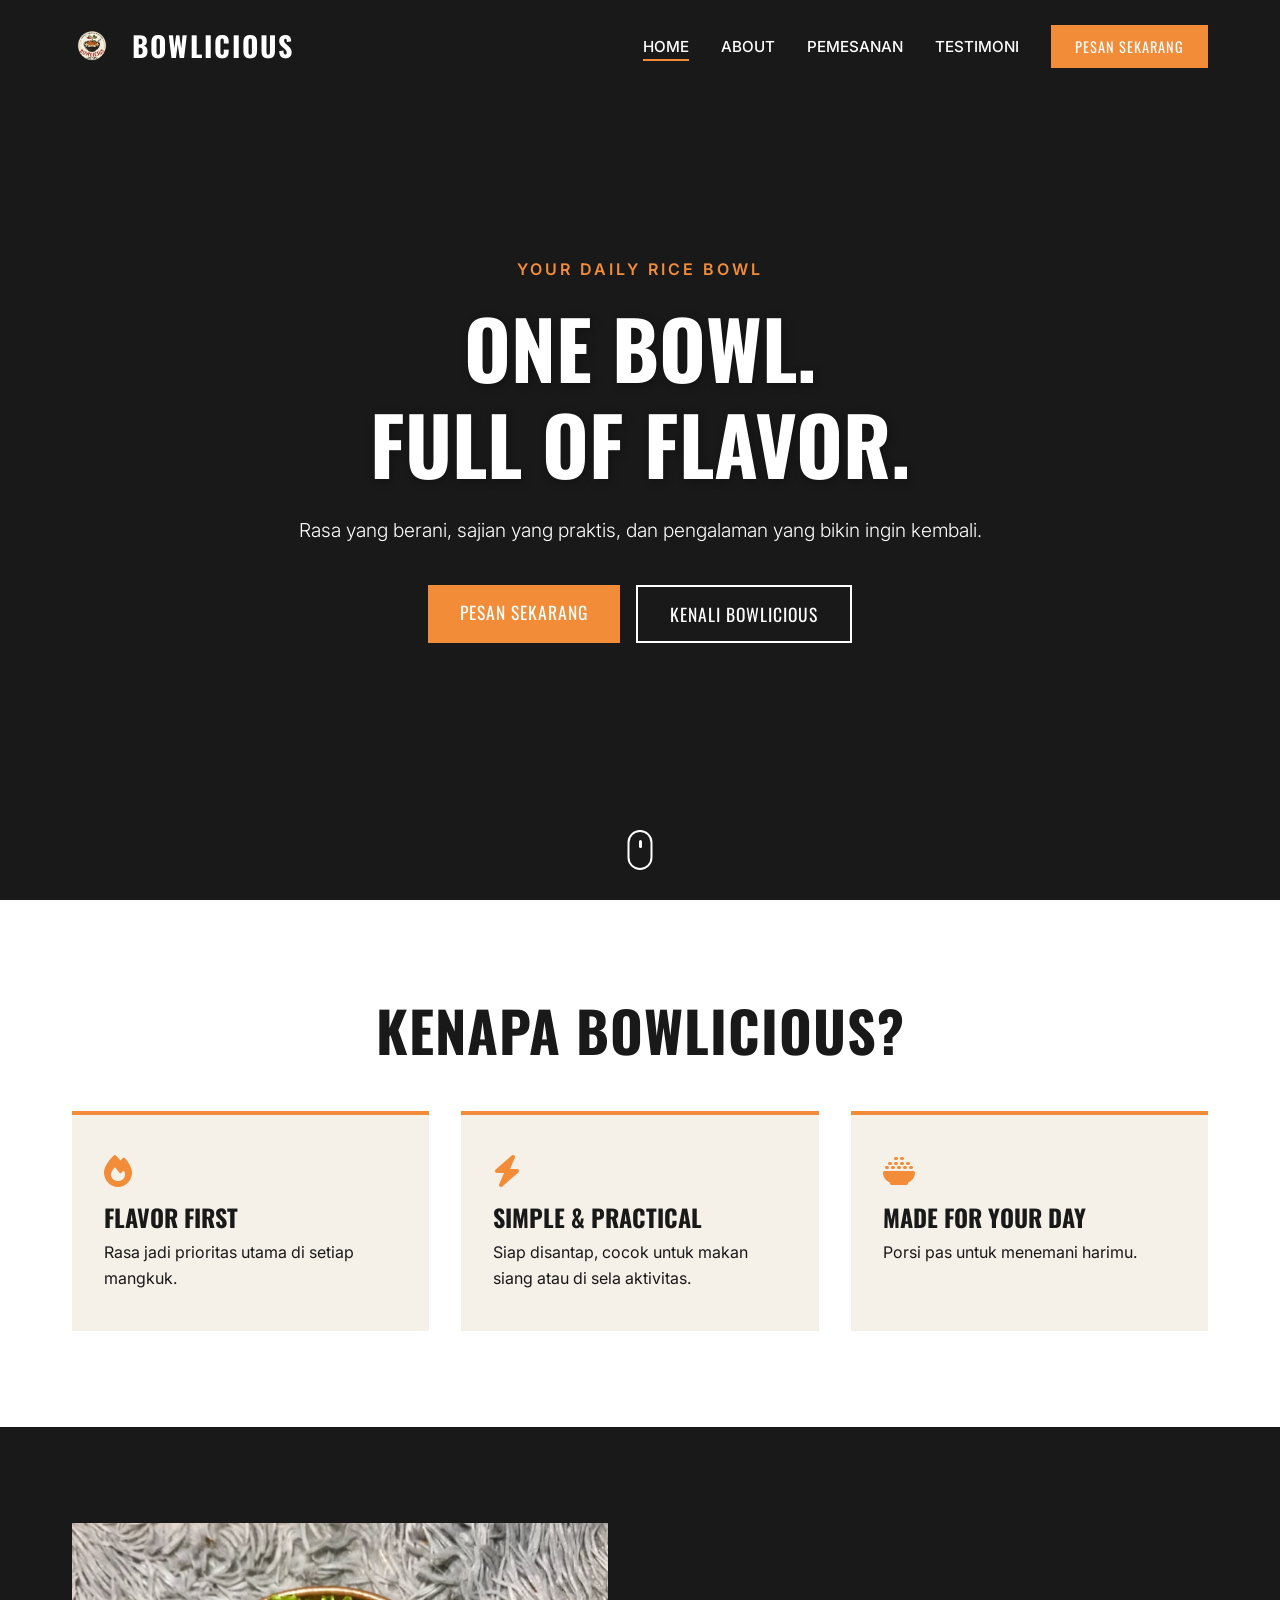
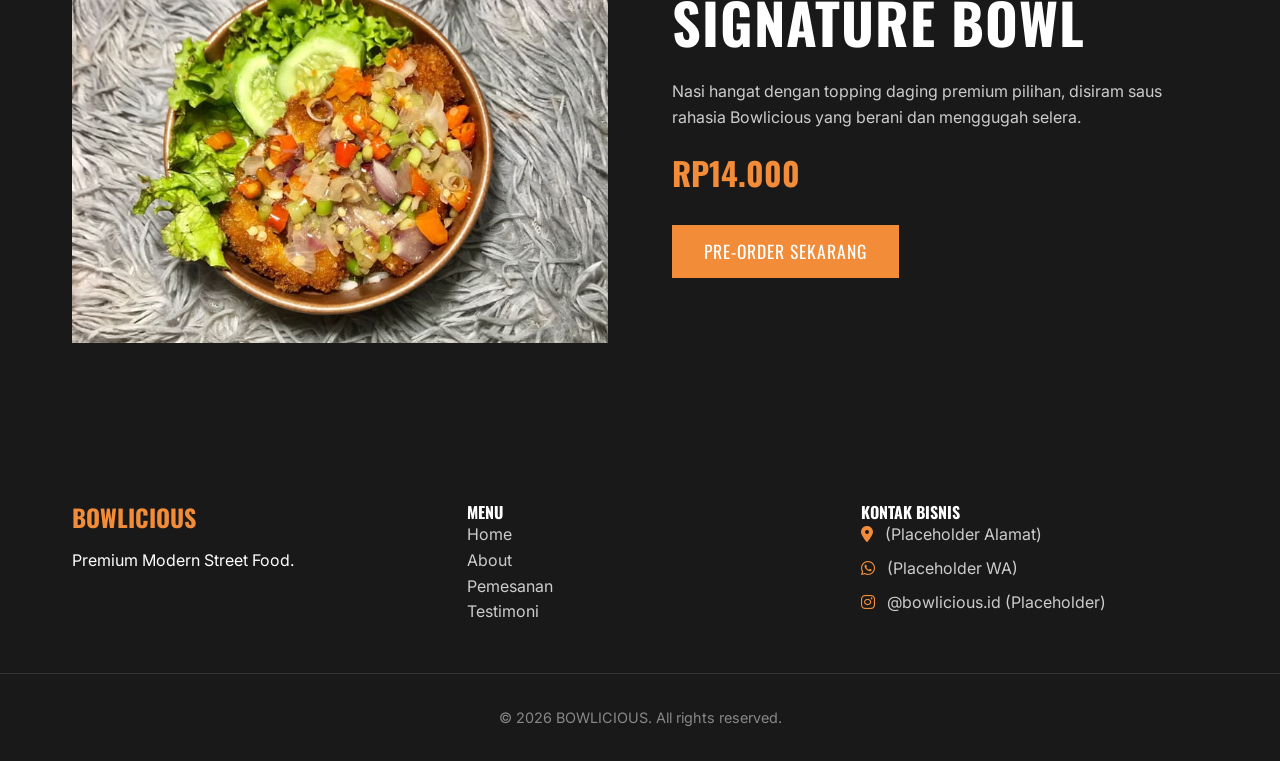
==== index.html @ 73205511 "first commit" ====
<!doctype html>
<html lang="id">
  <head>
    <meta charset="UTF-8" />
    <meta name="viewport" content="width=device-width, initial-scale=1.0" />

<link
      rel="shortcut icon"
      href="foto produk/ChatGPT_Image_Sep_24__2026__08_06_23_PM-removebg-preview.png"
      type="image/x-icon"
    />

    <title>Premium Modern Street Food | BOWLICIOUS</title>
    <link rel="preconnect" href="https://fonts.googleapis.com" />
    <link rel="preconnect" href="https://fonts.gstatic.com" crossorigin />
    <link
      href="https://fonts.googleapis.com/css2?family=Inter:wght@300;400;500;600&family=Oswald:wght@500;700&display=swap"
      rel="stylesheet"
    />
    <link
      rel="stylesheet"
      href="https://cdnjs.cloudflare.com/ajax/libs/font-awesome/6.4.0/css/all.min.css"
    />
    <link rel="stylesheet" href="style.css" />
  </head>
  <body data-page="home">
    <nav id="navbar" class="">
      <div class="nav-container">
        <a href="index.html" class="logo" aria-label="BOWLICIOUS Home">
    <img src="foto produk/logo-bowlicious.png" alt="Logo BOWLICIOUS" style="height: 40px; width: auto; vertical-align: middle; margin-right: 10px;">
    <span>BOWLICIOUS</span>
</a>
        <button
          class="menu-toggle"
          id="mobile-menu"
          aria-label="Buka menu"
          aria-expanded="false"
        >
          <i class="fas fa-bars"></i>
        </button>
        <ul class="nav-menu" id="nav-menu">
          <li><a href="index.html" class="nav-link active">Home</a></li>
          <li><a href="about.html" class="nav-link">About</a></li>
          <li><a href="pemesanan.html" class="nav-link">Pemesanan</a></li>
          <li><a href="testimoni.html" class="nav-link">Testimoni</a></li>
          <li>
            <a href="pemesanan.html" class="btn btn-primary nav-cta"
              >Pesan Sekarang</a
            >
          </li>
        </ul>
      </div>
    </nav>

    <section id="home" class="hero-section">
      <div class="video-container">
        <video
          autoplay
          muted
          loop
          playsinline
          id="hero-video"
          poster="assets/images/hero-poster.jpg"
        >
          <source src="vd/CINEMATIC-B-ROLL-SnapYT.App.mp4" type="video/mp4" />
          Browser Anda tidak mendukung tag video.
        </video>
        <div class="video-overlay"></div>
      </div>
      <div class="hero-content reveal">
        <span class="hero-label">YOUR DAILY RICE BOWL</span>
        <h1 class="hero-title">ONE BOWL.<br />FULL OF FLAVOR.</h1>
        <p class="hero-desc">
          Rasa yang berani, sajian yang praktis, dan pengalaman yang bikin ingin
          kembali.
        </p>
        <div class="hero-buttons">
          <a href="pemesanan.html" class="btn btn-primary">PESAN SEKARANG</a>
          <a href="about.html" class="btn btn-secondary">KENALI BOWLICIOUS</a>
        </div>
      </div>
      <div class="scroll-indicator"><div class="mouse"></div></div>
    </section>

    <section class="intro-section">
      <div class="container">
        <h2 class="section-title dark-text text-center reveal">
          KENAPA BOWLICIOUS?
        </h2>
        <div class="highlight-grid">
          <div class="highlight-card reveal">
            <i class="fas fa-fire"></i>
            <h3>Flavor First</h3>
            <p>Rasa jadi prioritas utama di setiap mangkuk.</p>
          </div>
          <div class="highlight-card reveal delay-1">
            <i class="fas fa-bolt"></i>
            <h3>Simple &amp; Practical</h3>
            <p>
              Siap disantap, cocok untuk makan siang atau di sela aktivitas.
            </p>
          </div>
          <div class="highlight-card reveal delay-2">
            <i class="fas fa-bowl-rice"></i>
            <h3>Made for Your Day</h3>
            <p>Porsi pas untuk menemani harimu.</p>
          </div>
        </div>
      </div>
    </section>

    <section class="featured-section">
      <div class="container featured-grid">
        <img
          src="foto produk/signature-bowl.jpeg"
          alt="Bowlicious Signature Bowl"
          class="featured-img reveal"
        />
        <div class="reveal delay-1">
          <h2 class="section-title">SIGNATURE BOWL</h2>
          <p class="product-desc">
            Nasi hangat dengan topping daging premium pilihan, disiram saus
            rahasia Bowlicious yang berani dan menggugah selera.
          </p>
          <h4 class="product-price">Rp14.000</h4>
          <a href="pemesanan.html" class="btn btn-primary"
            >PRE-ORDER SEKARANG</a
          >
        </div>
      </div>
    </section>

    <footer>
      <div class="container footer-content">
        <div class="footer-brand">
          <h2>BOWLICIOUS</h2>
          <p>Premium Modern Street Food.</p>
        </div>
        <div class="footer-links">
          <h4>Menu</h4>
          <ul>
            <li><a href="index.html">Home</a></li>
            <li><a href="about.html">About</a></li>
            <li><a href="pemesanan.html">Pemesanan</a></li>
            <li><a href="testimoni.html">Testimoni</a></li>
          </ul>
        </div>
        <div class="footer-contact">
          <h4>Kontak Bisnis</h4>
          <p><i class="fas fa-map-marker-alt"></i> (Placeholder Alamat)</p>
          <p><i class="fab fa-whatsapp"></i> (Placeholder WA)</p>
          <p><i class="fab fa-instagram"></i> @bowlicious.id (Placeholder)</p>
        </div>
      </div>
      <div class="footer-bottom">
        <p>
          &copy; <span id="currentYear"></span> BOWLICIOUS. All rights reserved.
        </p>
      </div>
    </footer>

    <script src="script.js"></script>
  </body>
</html>
---- style.css ----
/* ==========================================================================
   CSS VARIABLES & RESET
   ========================================================================== */
:root {
    --color-black: #191919;
    --color-orange: #F28C38;
    --color-cream: #F5F1E8;
    --color-white: #FFFFFF;
    --color-dark-gray: #292929;
    --font-heading: 'Oswald', sans-serif;
    --font-body: 'Inter', sans-serif;
    --transition: all 0.3s ease-in-out;
}

* {
    margin: 0;
    padding: 0;
    box-sizing: border-box;
}

html {
    scroll-behavior: smooth;
}

body {
    font-family: var(--font-body);
    color: var(--color-black);
    background-color: var(--color-white);
    line-height: 1.6;
    overflow-x: hidden;
}

/* ==========================================================================
   TYPOGRAPHY & GLOBAL STYLES
   ========================================================================== */
h1, h2, h3, h4, h5, h6 {
    font-family: var(--font-heading);
    text-transform: uppercase;
    line-height: 1.2;
}

.container {
    max-width: 1200px;
    margin: 0 auto;
    padding: 0 2rem;
}

.section-title {
    font-size: 3.5rem;
    margin-bottom: 1.5rem;
    letter-spacing: 1px;
}

.section-subtitle {
    font-size: 1.2rem;
    color: var(--color-dark-gray);
    margin-bottom: 3rem;
}

.text-center { text-align: center; }

/* Buttons */
.btn {
    display: inline-block;
    padding: 0.8rem 2rem;
    font-family: var(--font-heading);
    font-size: 1.1rem;
    text-decoration: none;
    text-transform: uppercase;
    border: none;
    cursor: pointer;
    transition: var(--transition);
    letter-spacing: 1px;
}

.btn-primary {
    background-color: var(--color-orange);
    color: var(--color-white);
}

.btn-primary:hover {
    background-color: #d9772a;
}

.btn-secondary {
    background-color: transparent;
    color: var(--color-white);
    border: 2px solid var(--color-white);
}

.btn-secondary:hover {
    background-color: var(--color-white);
    color: var(--color-black);
}

.btn-full {
    width: 100%;
    margin-top: 1rem;
}

/* ==========================================================================
   NAVBAR
   ========================================================================== */
#navbar {
    position: fixed;
    top: 0;
    width: 100%;
    z-index: 1000;
    transition: var(--transition);
    padding: 1.5rem 0;
    background: transparent;
}

#navbar.scrolled {
    background: rgba(25, 25, 25, 0.95);
    padding: 1rem 0;
    box-shadow: 0 4px 10px rgba(0,0,0,0.1);
}

.nav-container {
    display: flex;
    justify-content: space-between;
    align-items: center;
    max-width: 1200px;
    margin: 0 auto;
    padding: 0 2rem;
}

.logo {
    font-family: var(--font-heading);
    font-size: 1.8rem;
    font-weight: 700;
    color: var(--color-white);
    text-decoration: none;
    letter-spacing: 2px;
}

.nav-menu {
    display: flex;
    list-style: none;
    align-items: center;
    gap: 2rem;
}

.nav-link {
    color: var(--color-white);
    text-decoration: none;
    font-size: 0.95rem;
    text-transform: uppercase;
    font-weight: 500;
    transition: var(--transition);
    position: relative;
}

.nav-link::after {
    content: '';
    position: absolute;
    width: 0;
    height: 2px;
    bottom: -5px;
    left: 0;
    background-color: var(--color-orange);
    transition: var(--transition);
}

.nav-link:hover::after, .nav-link.active::after {
    width: 100%;
}

.nav-cta {
    padding: 0.6rem 1.5rem;
    font-size: 0.9rem;
}

.menu-toggle {
    display: none;
    color: var(--color-white);
    font-size: 1.5rem;
    cursor: pointer;
}

/* ==========================================================================
   SECTION 1: HERO
   ========================================================================== */
.hero-section {
    height: 100vh;
    position: relative;
    display: flex;
    align-items: center;
    justify-content: center;
    color: var(--color-white);
    text-align: center;
}

.video-container {
    position: absolute;
    top: 0; left: 0; width: 100%; height: 100%;
    overflow: hidden;
    z-index: -1;
}

#hero-video {
    width: 100%;
    height: 100%;
    object-fit: cover;
}

.video-overlay {
    position: absolute;
    top: 0; left: 0; width: 100%; height: 100%;
    background: rgba(25, 25, 25, 0.6);
}

.hero-content {
    z-index: 1;
    max-width: 800px;
    padding: 0 2rem;
}

.hero-label {
    display: block;
    color: var(--color-orange);
    font-weight: 600;
    letter-spacing: 3px;
    margin-bottom: 1rem;
    font-size: 1rem;
}

.hero-title {
    font-size: 5rem;
    margin-bottom: 1.5rem;
    text-shadow: 2px 2px 10px rgba(0,0,0,0.3);
}

.hero-desc {
    font-size: 1.2rem;
    margin-bottom: 2.5rem;
    font-weight: 300;
}

.hero-buttons {
    display: flex;
    gap: 1rem;
    justify-content: center;
}

.scroll-indicator {
    position: absolute;
    bottom: 30px;
    left: 50%;
    transform: translateX(-50%);
}

.mouse {
    width: 25px;
    height: 40px;
    border: 2px solid var(--color-white);
    border-radius: 15px;
    position: relative;
}

.mouse::before {
    content: '';
    width: 3px;
    height: 8px;
    background: var(--color-white);
    position: absolute;
    top: 8px;
    left: 50%;
    transform: translateX(-50%);
    border-radius: 2px;
    animation: scroll 1.5s infinite;
}

@keyframes scroll {
    0% { opacity: 1; top: 8px; }
    100% { opacity: 0; top: 20px; }
}

/* ==========================================================================
   SECTION 2: ABOUT
   ========================================================================== */
.about-section {
    background-color: var(--color-cream);
    padding: 8rem 0;
}

.about-grid {
    display: grid;
    grid-template-columns: 1fr 1fr;
    gap: 4rem;
    align-items: center;
}

.about-desc p {
    font-size: 1.1rem;
    color: var(--color-dark-gray);
    margin-bottom: 2rem;
}

.about-features {
    list-style: none;
}

.about-features li {
    font-size: 1.1rem;
    font-weight: 600;
    margin-bottom: 1rem;
    display: flex;
    align-items: center;
    gap: 1rem;
}

.about-features i { color: var(--color-orange); }

.about-image-wrapper {
    position: relative;
}

.about-img {
    width: 100%;
    height: auto;
    object-fit: cover;
    z-index: 2;
    position: relative;
}

.decorative-box {
    position: absolute;
    width: 100%;
    height: 100%;
    border: 4px solid var(--color-orange);
    top: 20px;
    left: 20px;
    z-index: 1;
}

/* ==========================================================================
   SECTION 3: PEMESANAN
   ========================================================================== */
.order-section {
    background-color: var(--color-black);
    color: var(--color-white);
    padding: 8rem 0;
}

.order-grid {
    display: grid;
    grid-template-columns: 1fr 1fr;
    gap: 4rem;
}

.product-img-large {
    width: 100%;
    height: 400px;
    object-fit: cover;
    margin-bottom: 2rem;
}

.product-name {
    font-size: 2.5rem;
    color: var(--color-orange);
    margin-bottom: 1rem;
}

.product-desc {
    color: #ccc;
    margin-bottom: 1.5rem;
}

.product-price {
    font-size: 2rem;
}

.preorder-form-container {
    background-color: var(--color-white);
    color: var(--color-black);
    padding: 3rem;
}

.preorder-form-container h3 {
    font-size: 2rem;
    margin-bottom: 0.5rem;
}

.form-note {
    font-size: 0.85rem;
    color: #888;
    margin-bottom: 2rem;
}

.form-group {
    margin-bottom: 1.5rem;
}

.form-group label {
    display: block;
    font-weight: 600;
    margin-bottom: 0.5rem;
    font-size: 0.9rem;
}

.form-group input, .form-group textarea {
    width: 100%;
    padding: 0.8rem;
    border: 1px solid #ccc;
    font-family: var(--font-body);
    font-size: 1rem;
}

.form-group input:focus, .form-group textarea:focus {
    outline: none;
    border-color: var(--color-orange);
}

.qty-control {
    display: flex;
    width: 150px;
}

.qty-btn {
    width: 40px;
    background-color: var(--color-dark-gray);
    color: var(--color-white);
    border: none;
    cursor: pointer;
    font-size: 1rem;
}

.qty-control input {
    text-align: center;
    border-left: none;
    border-right: none;
}

.order-summary {
    display: flex;
    justify-content: space-between;
    font-size: 1.2rem;
    font-weight: 600;
    margin-top: 2rem;
    padding-top: 1rem;
    border-top: 1px solid #eee;
}

.total-price { color: var(--color-orange); }

.feedback-msg {
    margin-top: 1rem;
    font-size: 0.9rem;
    font-weight: 500;
    text-align: center;
}

.feedback-success { color: #28a745; }
.feedback-error { color: #dc3545; }

/* ==========================================================================
   SECTION 4: TESTIMONI
   ========================================================================== */
.review-section {
    background-color: var(--color-white);
    padding: 8rem 0;
}

.review-grid {
    display: grid;
    grid-template-columns: 1fr 1fr;
    gap: 4rem;
    margin-bottom: 4rem;
}

.average-rating-display h3 {
    font-size: 5rem;
    color: var(--color-orange);
    line-height: 1;
}

.stars-display {
    color: var(--color-orange);
    font-size: 1.5rem;
    margin-bottom: 0.5rem;
}

.rating-distribution {
    margin-top: 2rem;
}

.dist-row {
    display: flex;
    align-items: center;
    gap: 1rem;
    margin-bottom: 0.5rem;
    font-size: 0.9rem;
}

.dist-bar {
    flex: 1;
    height: 8px;
    background-color: #eee;
    border-radius: 4px;
    overflow: hidden;
}

.dist-fill {
    height: 100%;
    background-color: var(--color-orange);
    width: 0%;
    transition: width 1s ease-in-out;
}

.star-rating-input {
    color: #ccc;
    font-size: 1.5rem;
    cursor: pointer;
}

.star-rating-input i.active { color: var(--color-orange); }
.error-msg { color: #dc3545; font-size: 0.85rem; display: none; margin-top: 0.5rem;}

.review-list {
    margin-top: 3rem;
}

.demo-badge {
    background-color: #e9ecef;
    padding: 0.5rem 1rem;
    display: inline-block;
    font-size: 0.85rem;
    color: #666;
    margin-bottom: 2rem;
    border-radius: 4px;
}

.review-card {
    border-bottom: 1px solid #eee;
    padding: 1.5rem 0;
}

.review-card:last-child { border-bottom: none; }

.review-card-header {
    display: flex;
    justify-content: space-between;
    margin-bottom: 0.5rem;
}

.review-author { font-weight: 600; }
.review-date { font-size: 0.85rem; color: #888; }
.review-stars { color: var(--color-orange); font-size: 0.9rem; margin-bottom: 1rem;}

/* ==========================================================================
   FOOTER
   ========================================================================== */
footer {
    background-color: var(--color-black);
    color: var(--color-white);
    padding: 4rem 0 2rem;
}

.footer-content {
    display: grid;
    grid-template-columns: repeat(3, 1fr);
    gap: 3rem;
    margin-bottom: 3rem;
}

.footer-brand h2 {
    color: var(--color-orange);
    margin-bottom: 1rem;
}

.footer-links ul {
    list-style: none;
}

.footer-links a {
    color: #ccc;
    text-decoration: none;
    transition: var(--transition);
}

.footer-links a:hover { color: var(--color-orange); }
.footer-contact p { margin-bottom: 0.5rem; color: #ccc;}
.footer-contact i { margin-right: 0.5rem; color: var(--color-orange);}

.footer-bottom {
    text-align: center;
    border-top: 1px solid #333;
    padding-top: 2rem;
    color: #888;
    font-size: 0.9rem;
}

/* ==========================================================================
   ANIMATIONS & RESPONSIVE
   ========================================================================== */
.reveal {
    opacity: 0;
    transform: translateY(30px);
    transition: all 0.8s cubic-bezier(0.5, 0, 0, 1);
}
.reveal.active { opacity: 1; transform: translateY(0); }
.delay-1 { transition-delay: 0.2s; }

/* Responsive Media Queries */
@media screen and (max-width: 992px) {
    .hero-title { font-size: 3.5rem; }
    .about-grid, .order-grid, .review-grid, .footer-content {
        grid-template-columns: 1fr;
    }
}

@media screen and (max-width: 768px) {
    .menu-toggle { display: block; }
    .nav-menu {
        position: fixed; top: 0; left: -100%; width: 70%; height: 100vh;
        background-color: var(--color-black);
        flex-direction: column; justify-content: center;
        transition: var(--transition);
    }
    .nav-menu.active { left: 0; }
    .hero-buttons { flex-direction: column; }
}
/* ==========================================================================
   MULTI-PAGE ADDITIONS
   ========================================================================== */
.video-container { background: var(--color-black); }
#navbar.solid { background: rgba(25, 25, 25, 0.97); padding: 1rem 0; }
.menu-toggle { background: none; border: none; }
.page-top { padding-top: 9rem; }
.page-header { background: var(--color-black); color: var(--color-white); padding: 10rem 0 4rem; }
.page-header .section-title { margin-bottom: .5rem; }
.page-lead { color: var(--color-orange); font-size: 1.2rem; }
.dark-text { color: var(--color-black); }
.delay-2 { transition-delay: .4s; }

.intro-section { background: var(--color-white); padding: 6rem 0; }
.highlight-grid { display: grid; grid-template-columns: repeat(3, 1fr); gap: 2rem; margin-top: 3rem; }
.highlight-card { background: var(--color-cream); padding: 2.5rem 2rem; border-top: 4px solid var(--color-orange); }
.highlight-card i { color: var(--color-orange); font-size: 2rem; margin-bottom: 1rem; }
.highlight-card h3 { font-size: 1.5rem; margin-bottom: .5rem; }

.featured-section { background: var(--color-black); color: var(--color-white); padding: 6rem 0; }
.featured-grid { display: grid; grid-template-columns: 1fr 1fr; gap: 4rem; align-items: center; }
.featured-img { width: 100%; height: 420px; object-fit: cover; }
.featured-grid .product-price { margin-bottom: 2rem; color: var(--color-orange); }

.story-section { background: var(--color-white); padding: 6rem 0 2rem; }
.story-grid { display: grid; grid-template-columns: repeat(3, 1fr); gap: 2rem; }
.story-block { border-left: 4px solid var(--color-orange); padding-left: 1.5rem; }
.story-block h3 { font-size: 1.6rem; margin-bottom: .5rem; }
.story-block p { color: #666; }

.cta-band { background: var(--color-orange); color: var(--color-white); padding: 5rem 0; }
.cta-band .btn-primary { background: var(--color-black); }
.cta-band .btn-primary:hover { background: var(--color-dark-gray); }

.status-box { margin-top: 2rem; padding: 1.5rem; border: 1px dashed var(--color-orange); }
.status-box h4 { color: var(--color-orange); margin-bottom: .5rem; }
.status-box p { color: #ccc; }
.summary-box { background: var(--color-cream); padding: 1rem 1.2rem; margin-top: 1rem; }
.summary-box h4 { margin-bottom: .5rem; }
.summary-row { display: flex; justify-content: space-between; font-size: .95rem; padding: .2rem 0; }
.preorder-form-container h2 { font-size: 2rem; margin-bottom: .5rem; }
.form-title { font-size: 2rem; margin-bottom: 1rem; }
.average-rating-display h2 { font-size: 5rem; color: var(--color-orange); line-height: 1; }
.form-group input.invalid { border-color: #dc3545; }
.form-group .error-msg.show { display: block; }
.qty-control input { width: 70px; }
.review-comment { color: var(--color-dark-gray); }
.demo-badge { display: block; }

@media (prefers-reduced-motion: reduce) {
    html { scroll-behavior: auto; }
    .reveal { transition: none; opacity: 1; transform: none; }
}
@media screen and (max-width: 992px) {
    .highlight-grid, .story-grid, .featured-grid { grid-template-columns: 1fr; }
    .page-top { padding-top: 7rem; }
}
@media screen and (max-width: 768px) {
    .section-title { font-size: 2.4rem; }
    .hero-title { font-size: 2.6rem; }
    .preorder-form-container { padding: 1.5rem; }
    .product-name { font-size: 1.8rem; }
    .product-img-large, .featured-img { height: 260px; }
    .nav-menu { z-index: 1001; }
    .nav-menu .nav-link { font-size: 1.2rem; }
    .decorative-box { top: 12px; left: 12px; }
    .about-image-wrapper { margin-right: 12px; }
}

.logo {
    display: flex;
    align-items: center;
    gap: 10px;
    text-decoration: none;
    color: #ffffff;
    font-family: 'Oswald', sans-serif;
    font-size: 28px;
    font-weight: 700;
}

.logo img {
    display: block;
    width: 70px;
    height: 70px;
    object-fit: contain;
}

@media screen and (max-width: 768px) {
    #hero-video {
        display: none !important; /* Menyembunyikan video di layar HP */
    }
    .hero-section {
        background: url('assets/images/hero-poster.jpg') center/cover no-repeat; /* Menampilkan gambar pengganti */
    }
}
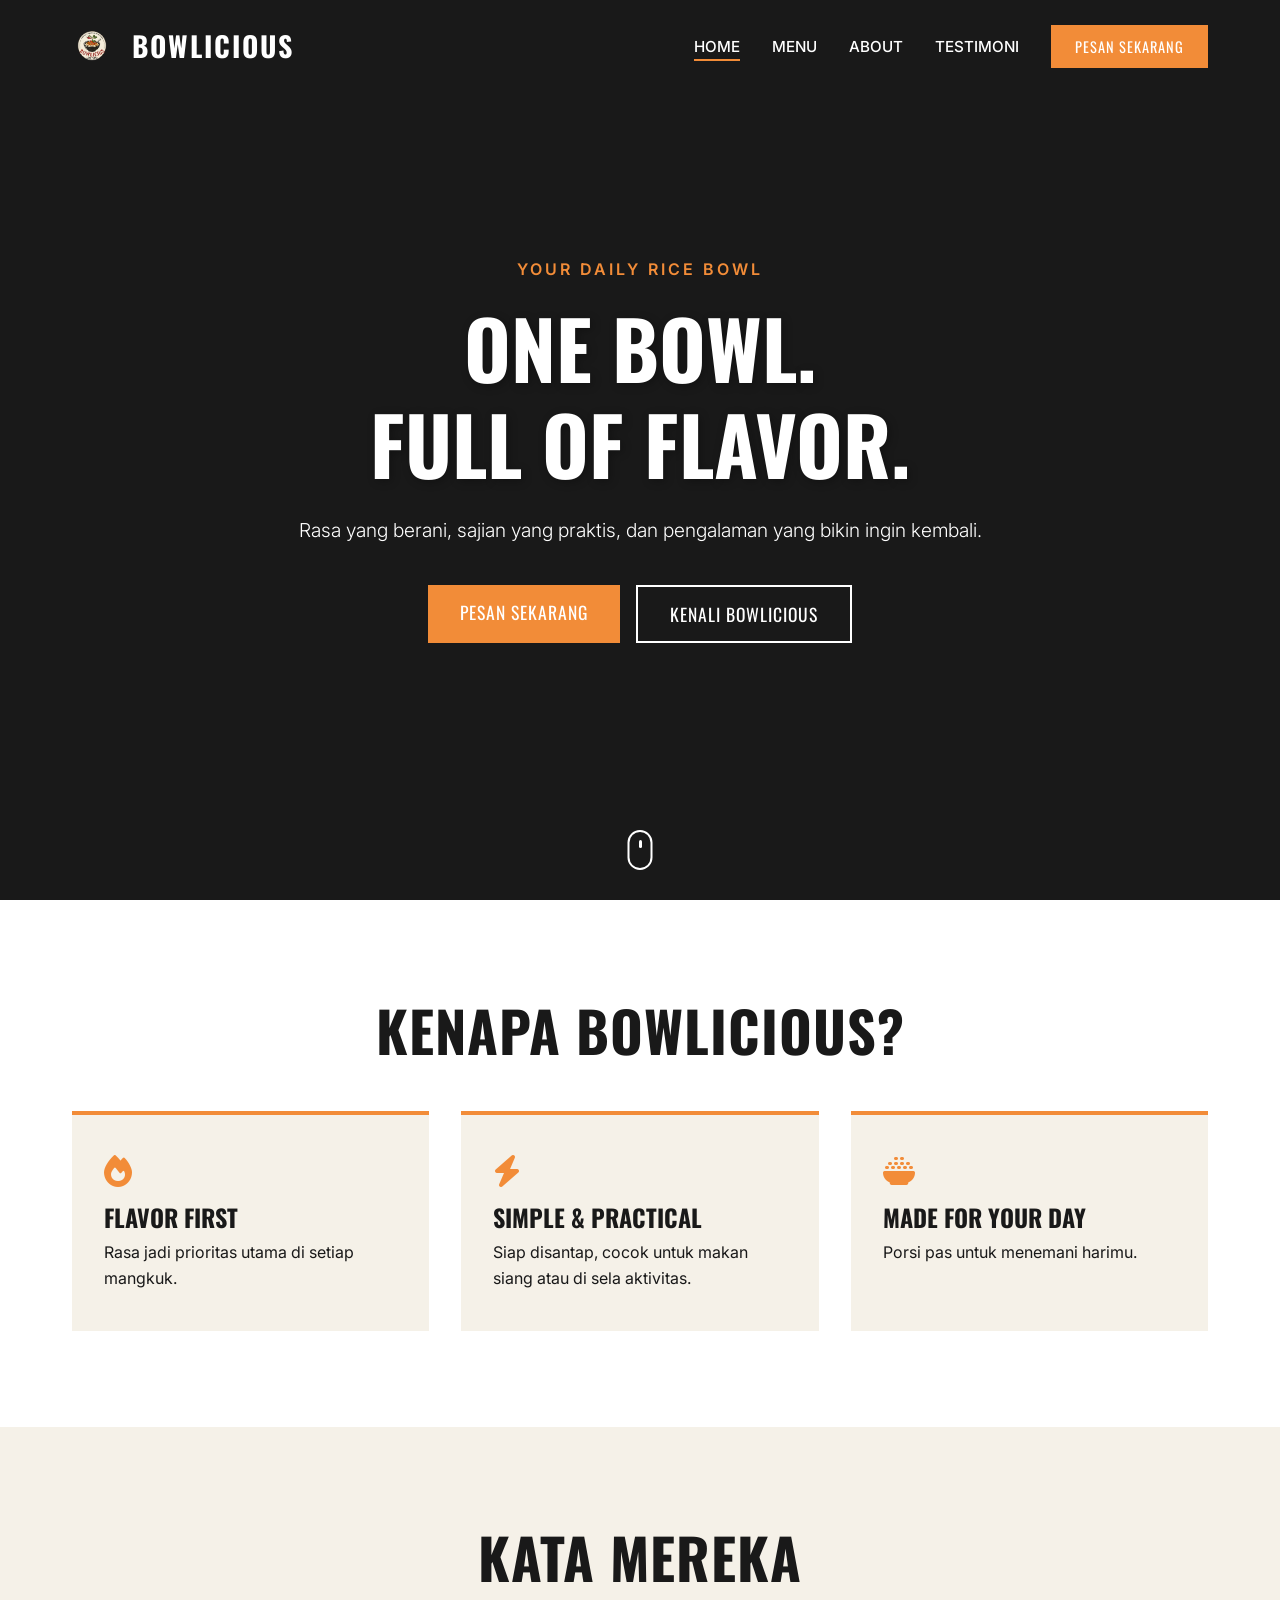
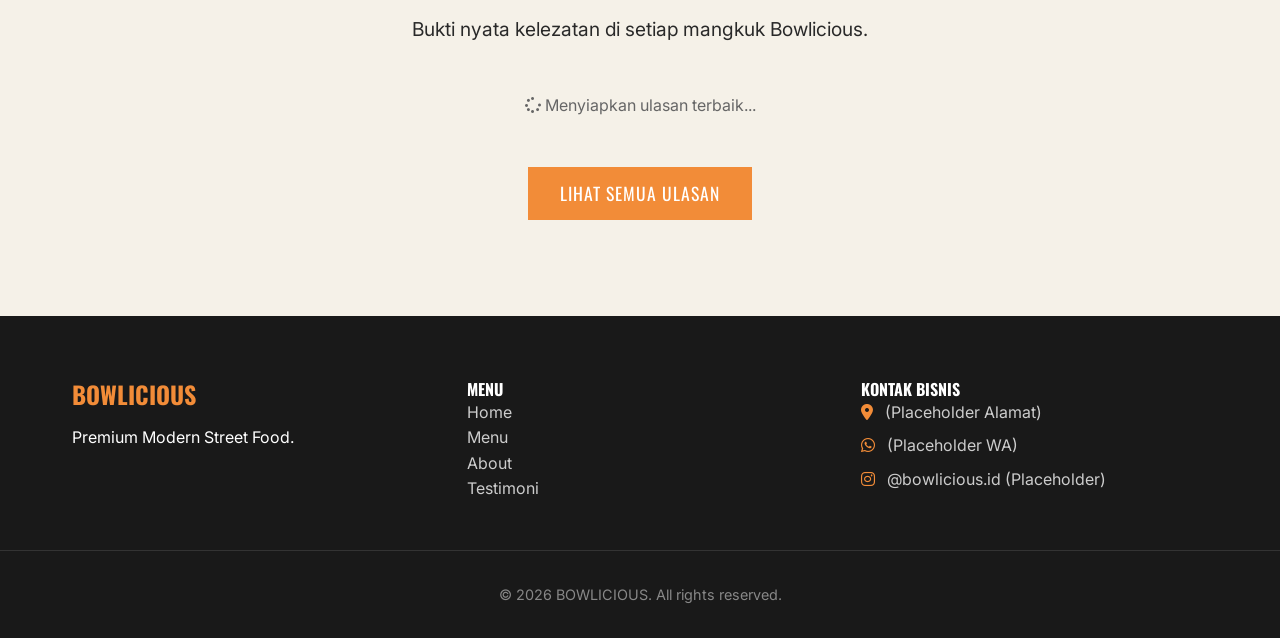
==== commit 4a3772e7: "Pembaruan pada file index.html difokuskan pada perombakan struktur halaman utama sesuai revisi. Taut" ====
--- a/index.html
+++ b/index.html
@@ -3,65 +3,37 @@
   <head>
     <meta charset="UTF-8" />
     <meta name="viewport" content="width=device-width, initial-scale=1.0" />
-
-<link
-      rel="shortcut icon"
-      href="foto produk/ChatGPT_Image_Sep_24__2026__08_06_23_PM-removebg-preview.png"
-      type="image/x-icon"
-    />
-
+    <link rel="shortcut icon" href="foto produk/logo-bowlicious.png" type="image/x-icon" />
     <title>Premium Modern Street Food | BOWLICIOUS</title>
     <link rel="preconnect" href="https://fonts.googleapis.com" />
     <link rel="preconnect" href="https://fonts.gstatic.com" crossorigin />
-    <link
-      href="https://fonts.googleapis.com/css2?family=Inter:wght@300;400;500;600&family=Oswald:wght@500;700&display=swap"
-      rel="stylesheet"
-    />
-    <link
-      rel="stylesheet"
-      href="https://cdnjs.cloudflare.com/ajax/libs/font-awesome/6.4.0/css/all.min.css"
-    />
+    <link href="https://fonts.googleapis.com/css2?family=Inter:wght@300;400;500;600&family=Oswald:wght@500;700&display=swap" rel="stylesheet" />
+    <link rel="stylesheet" href="https://cdnjs.cloudflare.com/ajax/libs/font-awesome/6.4.0/css/all.min.css" />
     <link rel="stylesheet" href="style.css" />
   </head>
   <body data-page="home">
     <nav id="navbar" class="">
       <div class="nav-container">
         <a href="index.html" class="logo" aria-label="BOWLICIOUS Home">
-    <img src="foto produk/logo-bowlicious.png" alt="Logo BOWLICIOUS" style="height: 40px; width: auto; vertical-align: middle; margin-right: 10px;">
-    <span>BOWLICIOUS</span>
-</a>
-        <button
-          class="menu-toggle"
-          id="mobile-menu"
-          aria-label="Buka menu"
-          aria-expanded="false"
-        >
+          <img src="foto produk/logo-bowlicious.png" alt="Logo BOWLICIOUS" style="height: 40px; width: auto; vertical-align: middle; margin-right: 10px;">
+          <span>BOWLICIOUS</span>
+        </a>
+        <button class="menu-toggle" id="mobile-menu" aria-label="Buka menu" aria-expanded="false">
           <i class="fas fa-bars"></i>
         </button>
         <ul class="nav-menu" id="nav-menu">
           <li><a href="index.html" class="nav-link active">Home</a></li>
+          <li><a href="menu.html" class="nav-link">Menu</a></li>
           <li><a href="about.html" class="nav-link">About</a></li>
-          <li><a href="pemesanan.html" class="nav-link">Pemesanan</a></li>
           <li><a href="testimoni.html" class="nav-link">Testimoni</a></li>
-          <li>
-            <a href="pemesanan.html" class="btn btn-primary nav-cta"
-              >Pesan Sekarang</a
-            >
-          </li>
+          <li><a href="pemesanan.html" class="btn btn-primary nav-cta">Pesan Sekarang</a></li>
         </ul>
       </div>
     </nav>
 
     <section id="home" class="hero-section">
       <div class="video-container">
-        <video
-          autoplay
-          muted
-          loop
-          playsinline
-          id="hero-video"
-          poster="assets/images/hero-poster.jpg"
-        >
+        <video autoplay muted loop playsinline id="hero-video" poster="assets/images/hero-poster.jpg">
           <source src="vd/CINEMATIC-B-ROLL-SnapYT.App.mp4" type="video/mp4" />
           Browser Anda tidak mendukung tag video.
         </video>
@@ -71,8 +43,7 @@
         <span class="hero-label">YOUR DAILY RICE BOWL</span>
         <h1 class="hero-title">ONE BOWL.<br />FULL OF FLAVOR.</h1>
         <p class="hero-desc">
-          Rasa yang berani, sajian yang praktis, dan pengalaman yang bikin ingin
-          kembali.
+          Rasa yang berani, sajian yang praktis, dan pengalaman yang bikin ingin kembali.
         </p>
         <div class="hero-buttons">
           <a href="pemesanan.html" class="btn btn-primary">PESAN SEKARANG</a>
@@ -84,9 +55,7 @@
 
     <section class="intro-section">
       <div class="container">
-        <h2 class="section-title dark-text text-center reveal">
-          KENAPA BOWLICIOUS?
-        </h2>
+        <h2 class="section-title dark-text text-center reveal">KENAPA BOWLICIOUS?</h2>
         <div class="highlight-grid">
           <div class="highlight-card reveal">
             <i class="fas fa-fire"></i>
@@ -96,9 +65,7 @@
           <div class="highlight-card reveal delay-1">
             <i class="fas fa-bolt"></i>
             <h3>Simple &amp; Practical</h3>
-            <p>
-              Siap disantap, cocok untuk makan siang atau di sela aktivitas.
-            </p>
+            <p>Siap disantap, cocok untuk makan siang atau di sela aktivitas.</p>
           </div>
           <div class="highlight-card reveal delay-2">
             <i class="fas fa-bowl-rice"></i>
@@ -109,25 +76,19 @@
       </div>
     </section>
 
-    <section class="featured-section">
-      <div class="container featured-grid">
-        <img
-          src="foto produk/signature-bowl.jpeg"
-          alt="Bowlicious Signature Bowl"
-          class="featured-img reveal"
-        />
-        <div class="reveal delay-1">
-          <h2 class="section-title">SIGNATURE BOWL</h2>
-          <p class="product-desc">
-            Nasi hangat dengan topping daging premium pilihan, disiram saus
-            rahasia Bowlicious yang berani dan menggugah selera.
-          </p>
-          <h4 class="product-price">Rp14.000</h4>
-          <a href="pemesanan.html" class="btn btn-primary"
-            >PRE-ORDER SEKARANG</a
-          >
+    <!-- BAGIAN ULASAN DI HALAMAN HOME (PENGGANTI SIGNATURE BOWL) -->
+    <section class="review-section" style="background-color: var(--color-cream); padding: 6rem 0;">
+        <div class="container text-center reveal">
+            <h2 class="section-title dark-text">KATA MEREKA</h2>
+            <p class="section-subtitle" style="margin-bottom: 3rem;">Bukti nyata kelezatan di setiap mangkuk Bowlicious.</p>
+            
+            <!-- Wadah untuk 3 ulasan pelanggan -->
+            <div id="homeReviewItems" style="display: flex; gap: 2rem; justify-content: center; flex-wrap: wrap;">
+                <p style="color: #666;"><i class="fas fa-spinner fa-spin"></i> Menyiapkan ulasan terbaik...</p>
+            </div>
+            
+            <a href="testimoni.html" class="btn btn-primary" style="margin-top: 3rem;">LIHAT SEMUA ULASAN</a>
         </div>
-      </div>
     </section>
 
     <footer>
@@ -140,8 +101,8 @@
           <h4>Menu</h4>
           <ul>
             <li><a href="index.html">Home</a></li>
+            <li><a href="menu.html">Menu</a></li>
             <li><a href="about.html">About</a></li>
-            <li><a href="pemesanan.html">Pemesanan</a></li>
             <li><a href="testimoni.html">Testimoni</a></li>
           </ul>
         </div>
@@ -153,12 +114,10 @@
         </div>
       </div>
       <div class="footer-bottom">
-        <p>
-          &copy; <span id="currentYear"></span> BOWLICIOUS. All rights reserved.
-        </p>
+        <p>&copy; <span id="currentYear"></span> BOWLICIOUS. All rights reserved.</p>
       </div>
     </footer>
 
     <script src="script.js"></script>
   </body>
-</html>
+</html>
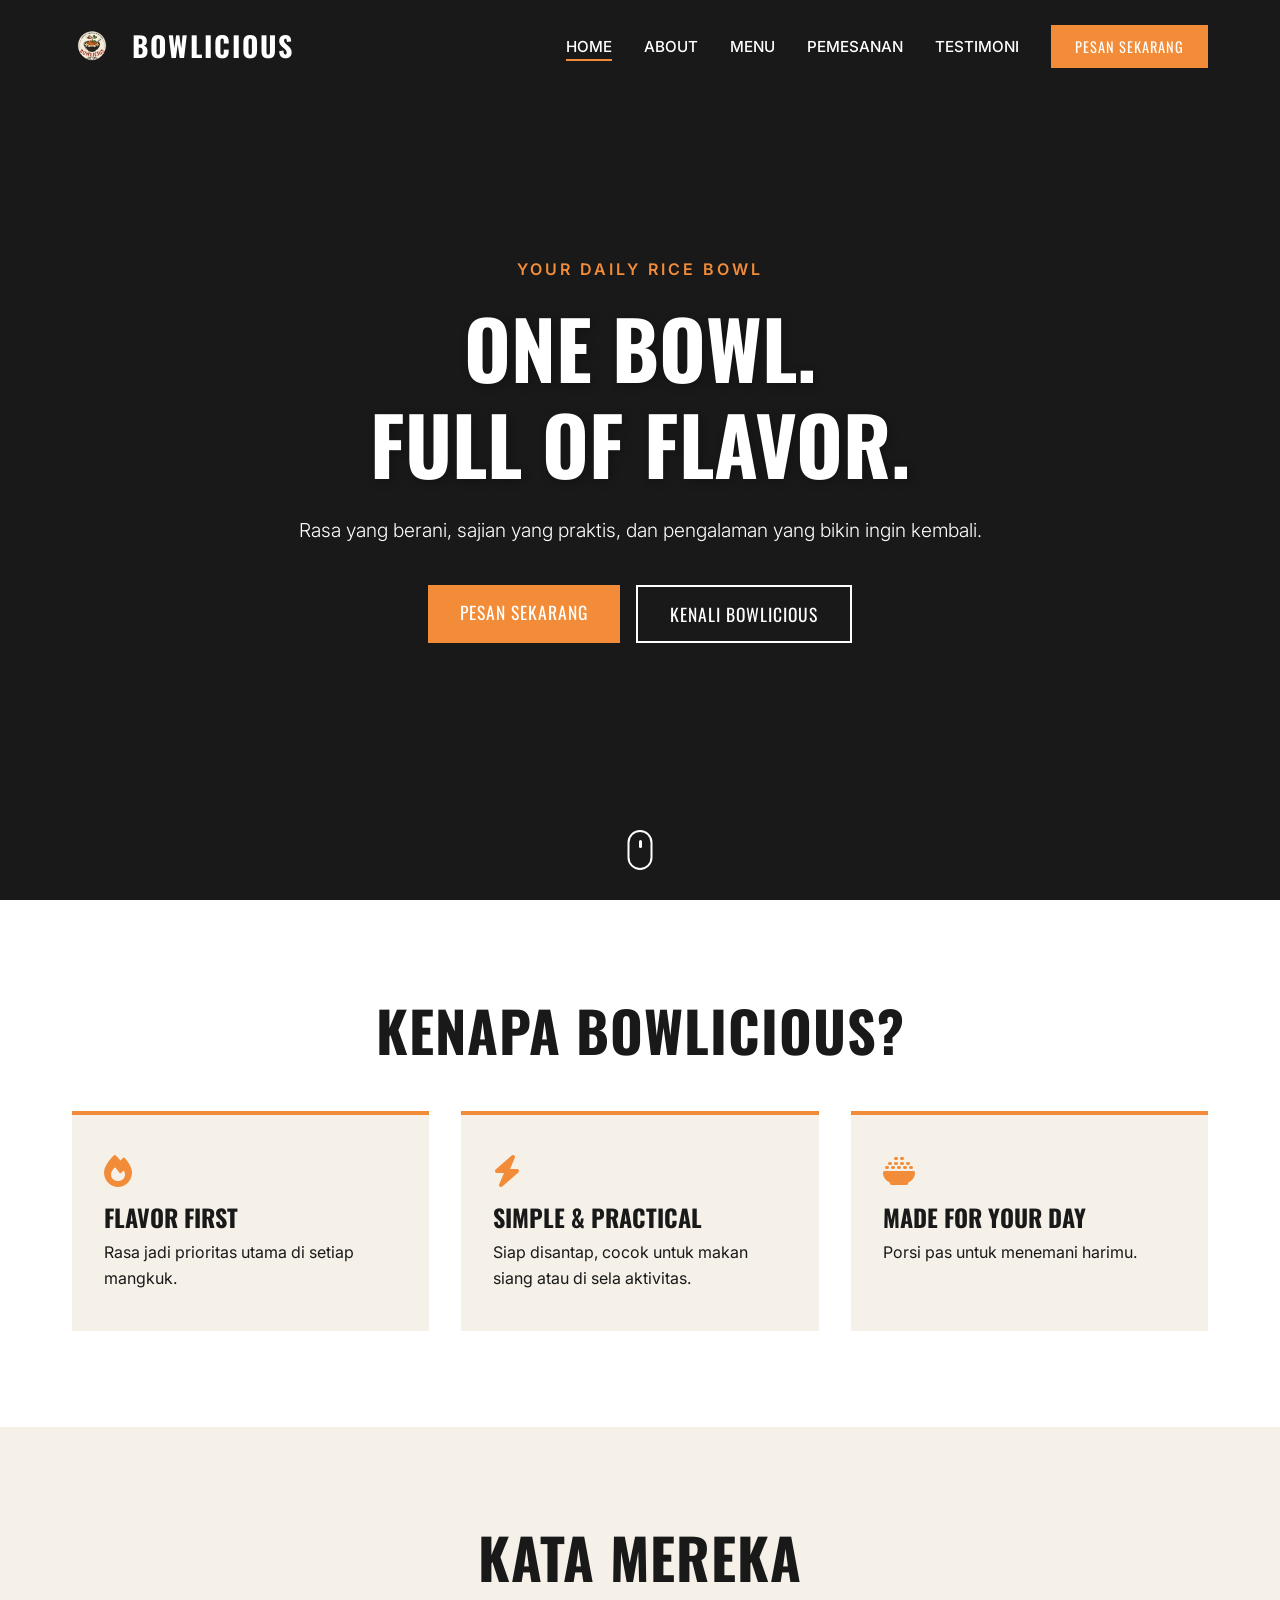
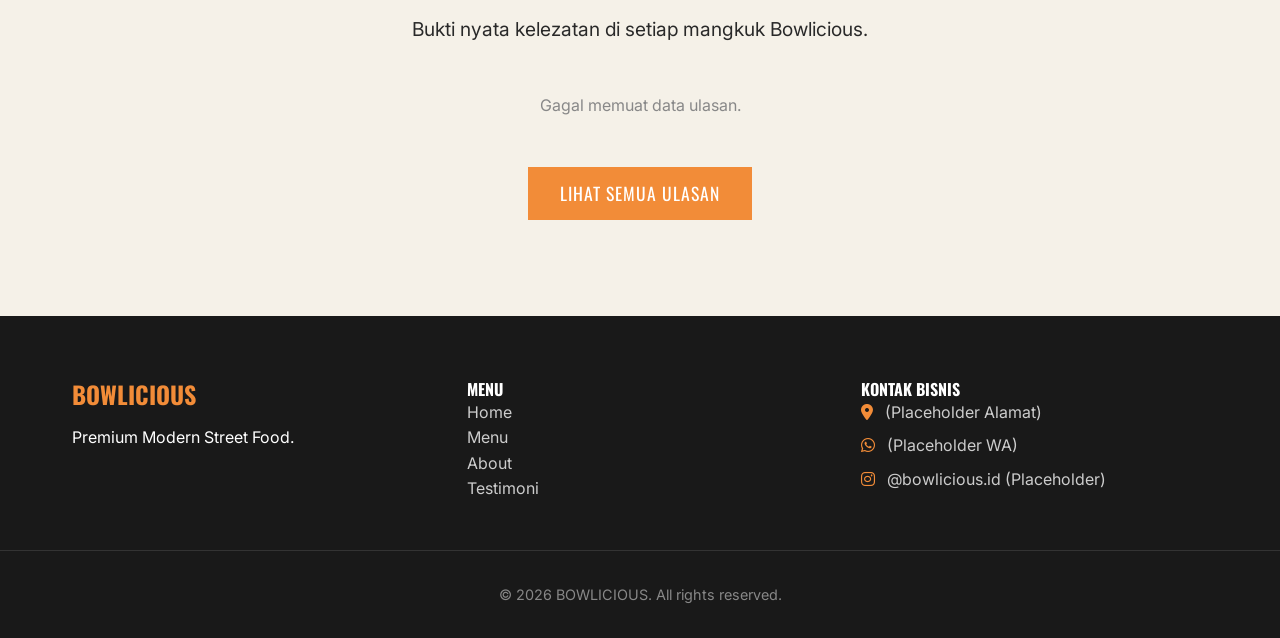
==== commit 7b10678f: "saya sudah menambahkan file menu.html, dan membereskan beberapa bug di dalam file index.html, about." ====
--- a/index.html
+++ b/index.html
@@ -23,8 +23,9 @@
         </button>
         <ul class="nav-menu" id="nav-menu">
           <li><a href="index.html" class="nav-link active">Home</a></li>
+          <li><a href="about.html" class="nav-link">About</a></li>
           <li><a href="menu.html" class="nav-link">Menu</a></li>
-          <li><a href="about.html" class="nav-link">About</a></li>
+          <li><a href="pemesanan.html" class="nav-link">Pemesanan</a></li>
           <li><a href="testimoni.html" class="nav-link">Testimoni</a></li>
           <li><a href="pemesanan.html" class="btn btn-primary nav-cta">Pesan Sekarang</a></li>
         </ul>
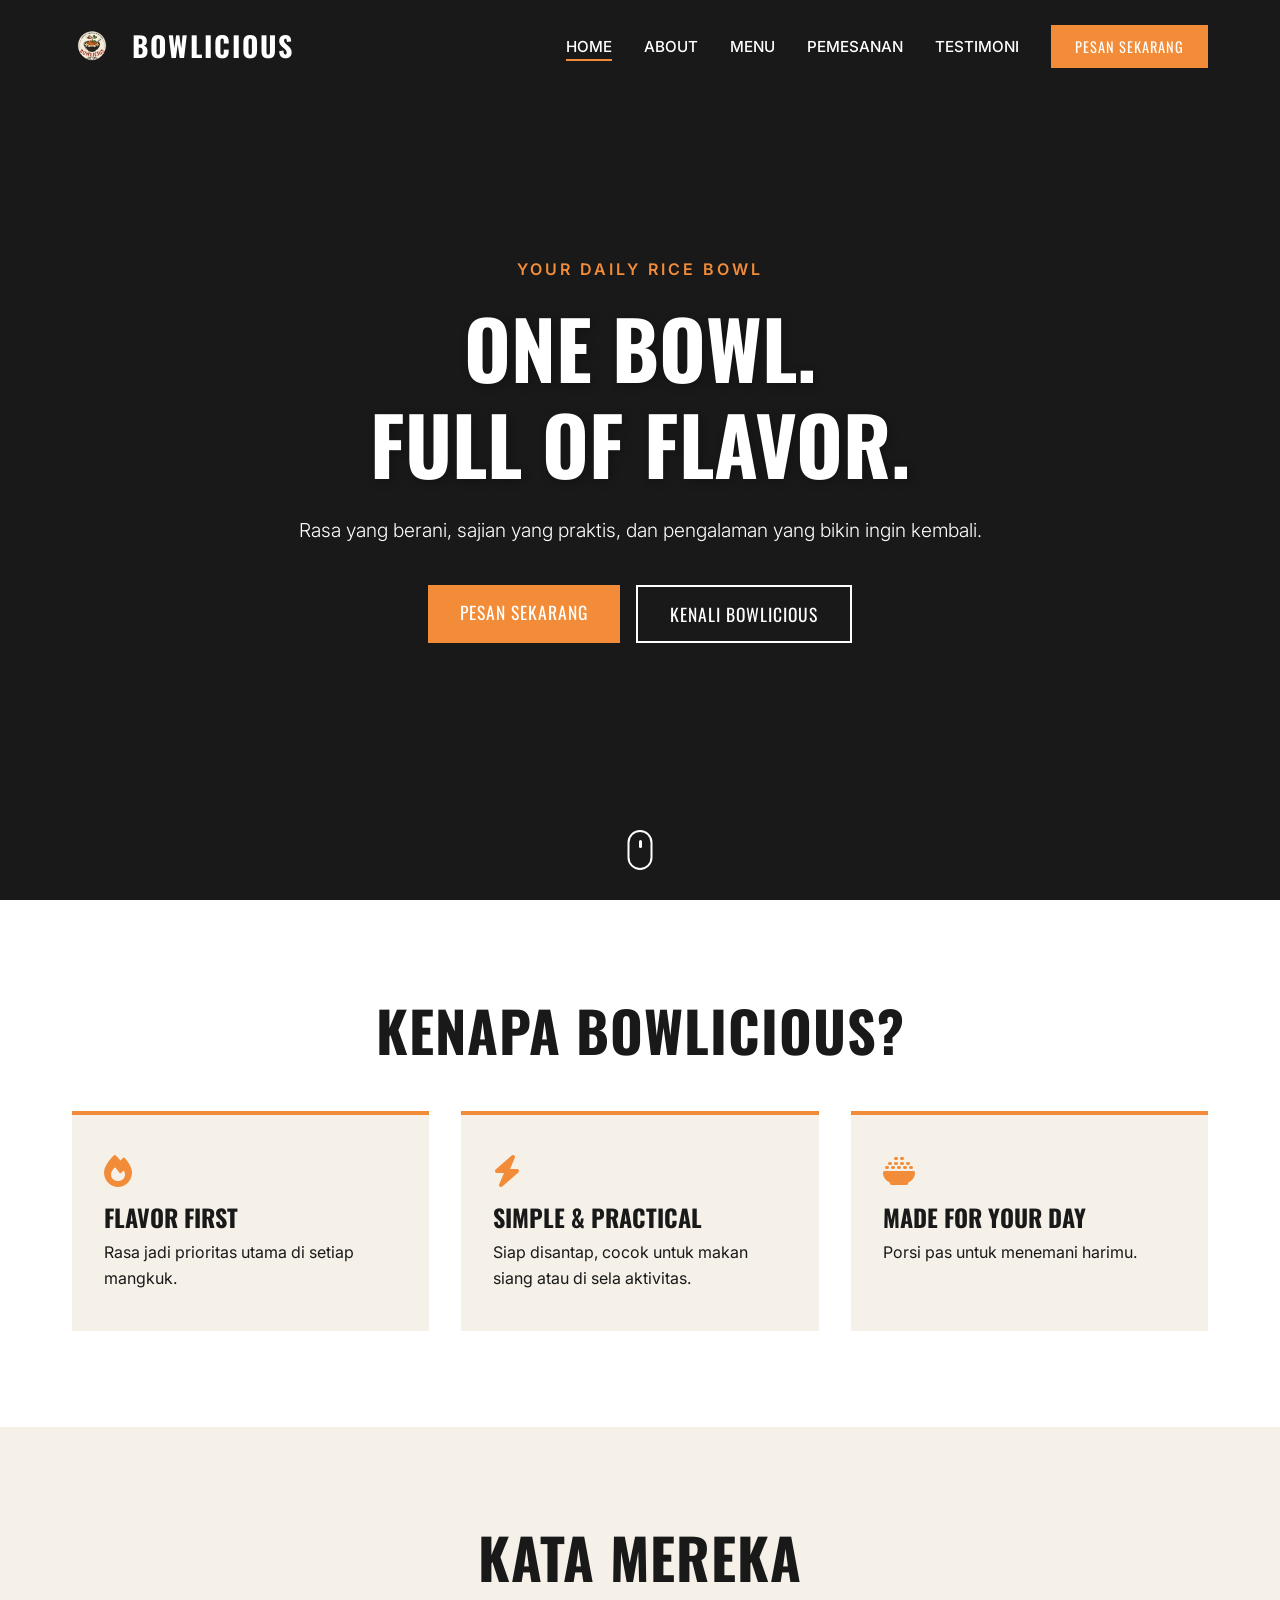
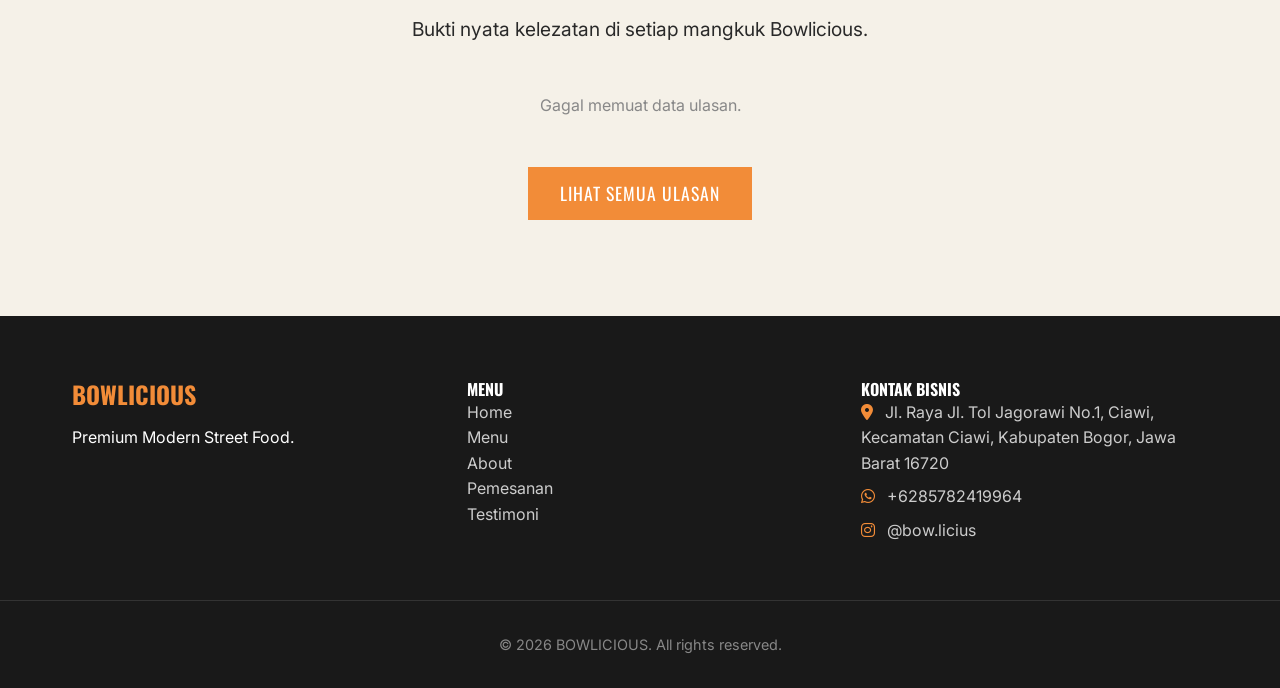
==== commit c89adcd8: "saya sudah memperbaiki kesalahan div footer-links disemua html. yang awalnya tidak ada footer menu, " ====
--- a/index.html
+++ b/index.html
@@ -104,14 +104,15 @@
             <li><a href="index.html">Home</a></li>
             <li><a href="menu.html">Menu</a></li>
             <li><a href="about.html">About</a></li>
+            <li><a href="pemesanan.html">Pemesanan</a></li>
             <li><a href="testimoni.html">Testimoni</a></li>
           </ul>
         </div>
         <div class="footer-contact">
           <h4>Kontak Bisnis</h4>
-          <p><i class="fas fa-map-marker-alt"></i> (Placeholder Alamat)</p>
-          <p><i class="fab fa-whatsapp"></i> (Placeholder WA)</p>
-          <p><i class="fab fa-instagram"></i> @bowlicious.id (Placeholder)</p>
+          <p><i class="fas fa-map-marker-alt"></i> Jl. Raya Jl. Tol Jagorawi No.1, Ciawi, Kecamatan Ciawi, Kabupaten Bogor, Jawa Barat 16720</p>
+          <p><i class="fab fa-whatsapp"></i> +6285782419964</p>
+          <p><i class="fab fa-instagram"></i> @bow.licius</p>
         </div>
       </div>
       <div class="footer-bottom">
--- a/style.css
+++ b/style.css
@@ -711,9 +711,9 @@
 
 @media screen and (max-width: 768px) {
     #hero-video {
-        display: none !important; /* Menyembunyikan video di layar HP */
+        display: none !important;
     }
     .hero-section {
-        background: url('assets/images/hero-poster.jpg') center/cover no-repeat; /* Menampilkan gambar pengganti */
+        background: url('vd/bg\ bumbu.jpg') center/cover no-repeat; /*gambar pengganti */
     }
 }
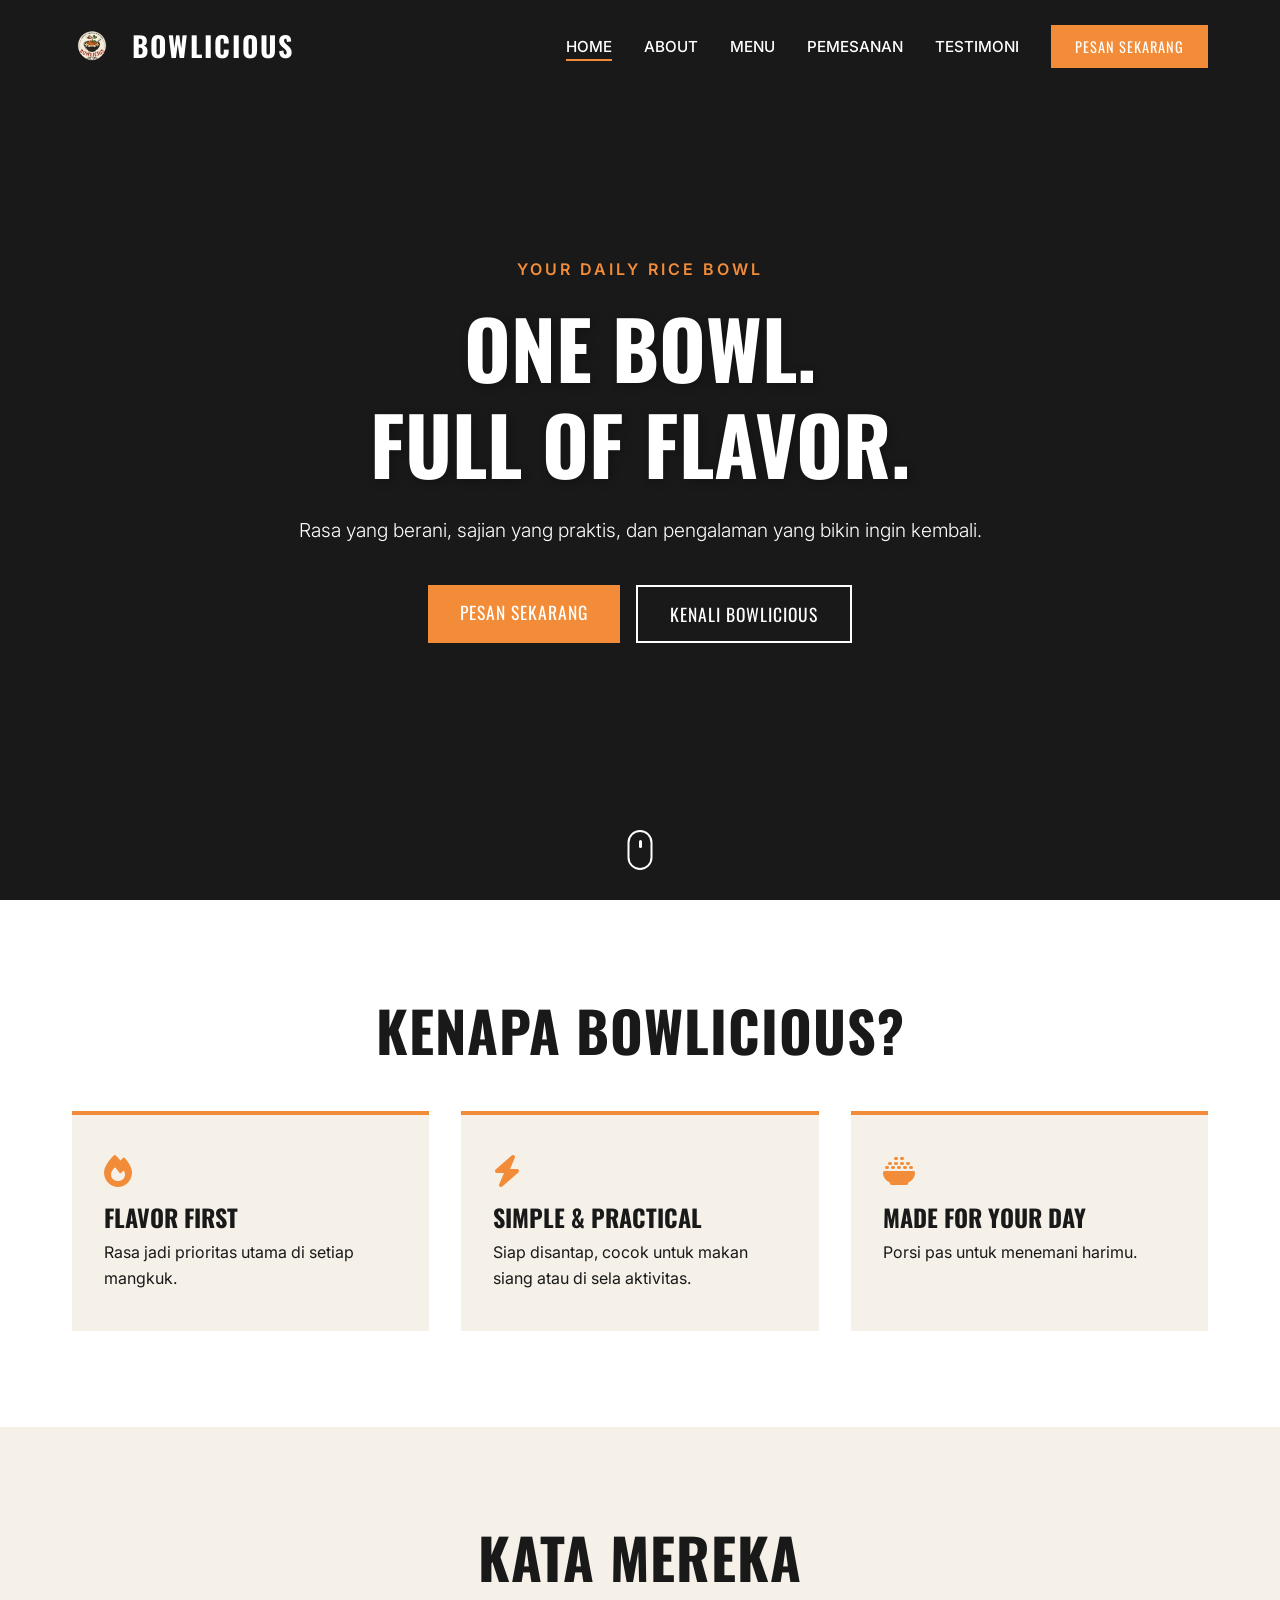
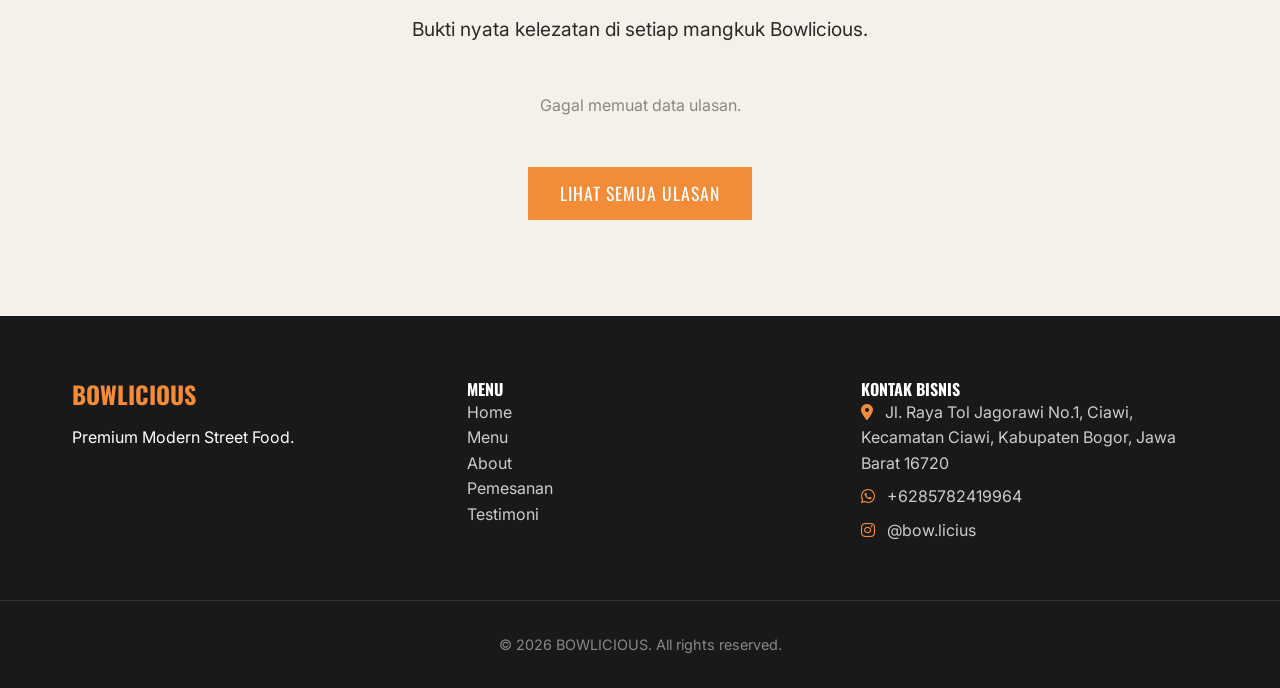
==== commit 129f5cc5: "chore & fix: standarisasi asset hosting, sinkronisasi WIB, validasi WA numerik, dan filter ulasan bi" ====
--- a/index.html
+++ b/index.html
@@ -3,7 +3,7 @@
   <head>
     <meta charset="UTF-8" />
     <meta name="viewport" content="width=device-width, initial-scale=1.0" />
-    <link rel="shortcut icon" href="foto produk/logo-bowlicious.png" type="image/x-icon" />
+    <link rel="shortcut icon" href="foto_produk/logo-bowlicious.png" type="image/x-icon" />
     <title>Premium Modern Street Food | BOWLICIOUS</title>
     <link rel="preconnect" href="https://fonts.googleapis.com" />
     <link rel="preconnect" href="https://fonts.gstatic.com" crossorigin />
@@ -15,7 +15,7 @@
     <nav id="navbar" class="">
       <div class="nav-container">
         <a href="index.html" class="logo" aria-label="BOWLICIOUS Home">
-          <img src="foto produk/logo-bowlicious.png" alt="Logo BOWLICIOUS" style="height: 40px; width: auto; vertical-align: middle; margin-right: 10px;">
+          <img src="foto_produk/logo-bowlicious.png" alt="Logo BOWLICIOUS" style="height: 40px; width: auto; vertical-align: middle; margin-right: 10px;">
           <span>BOWLICIOUS</span>
         </a>
         <button class="menu-toggle" id="mobile-menu" aria-label="Buka menu" aria-expanded="false">
@@ -35,7 +35,7 @@
     <section id="home" class="hero-section">
       <div class="video-container">
         <video autoplay muted loop playsinline id="hero-video" poster="assets/images/hero-poster.jpg">
-          <source src="vd/CINEMATIC-B-ROLL-SnapYT.App.mp4" type="video/mp4" />
+          <source src="vd/vd-background.mp4" type="video/mp4" />
           Browser Anda tidak mendukung tag video.
         </video>
         <div class="video-overlay"></div>
@@ -77,7 +77,7 @@
       </div>
     </section>
 
-    <!-- BAGIAN ULASAN DI HALAMAN HOME (PENGGANTI SIGNATURE BOWL) -->
+    <!-- bagian ulasan dihalaman home -->
     <section class="review-section" style="background-color: var(--color-cream); padding: 6rem 0;">
         <div class="container text-center reveal">
             <h2 class="section-title dark-text">KATA MEREKA</h2>
@@ -110,7 +110,7 @@
         </div>
         <div class="footer-contact">
           <h4>Kontak Bisnis</h4>
-          <p><i class="fas fa-map-marker-alt"></i> Jl. Raya Jl. Tol Jagorawi No.1, Ciawi, Kecamatan Ciawi, Kabupaten Bogor, Jawa Barat 16720</p>
+          <p><i class="fas fa-map-marker-alt"></i> Jl. Raya Tol Jagorawi No.1, Ciawi, Kecamatan Ciawi, Kabupaten Bogor, Jawa Barat 16720</p>
           <p><i class="fab fa-whatsapp"></i> +6285782419964</p>
           <p><i class="fab fa-instagram"></i> @bow.licius</p>
         </div>
--- a/style.css
+++ b/style.css
@@ -714,6 +714,6 @@
         display: none !important;
     }
     .hero-section {
-        background: url('vd/bg\ bumbu.jpg') center/cover no-repeat; /*gambar pengganti */
+        background: url('vd/bg_bumbu.jpg') center/cover no-repeat;
     }
-}
+}
